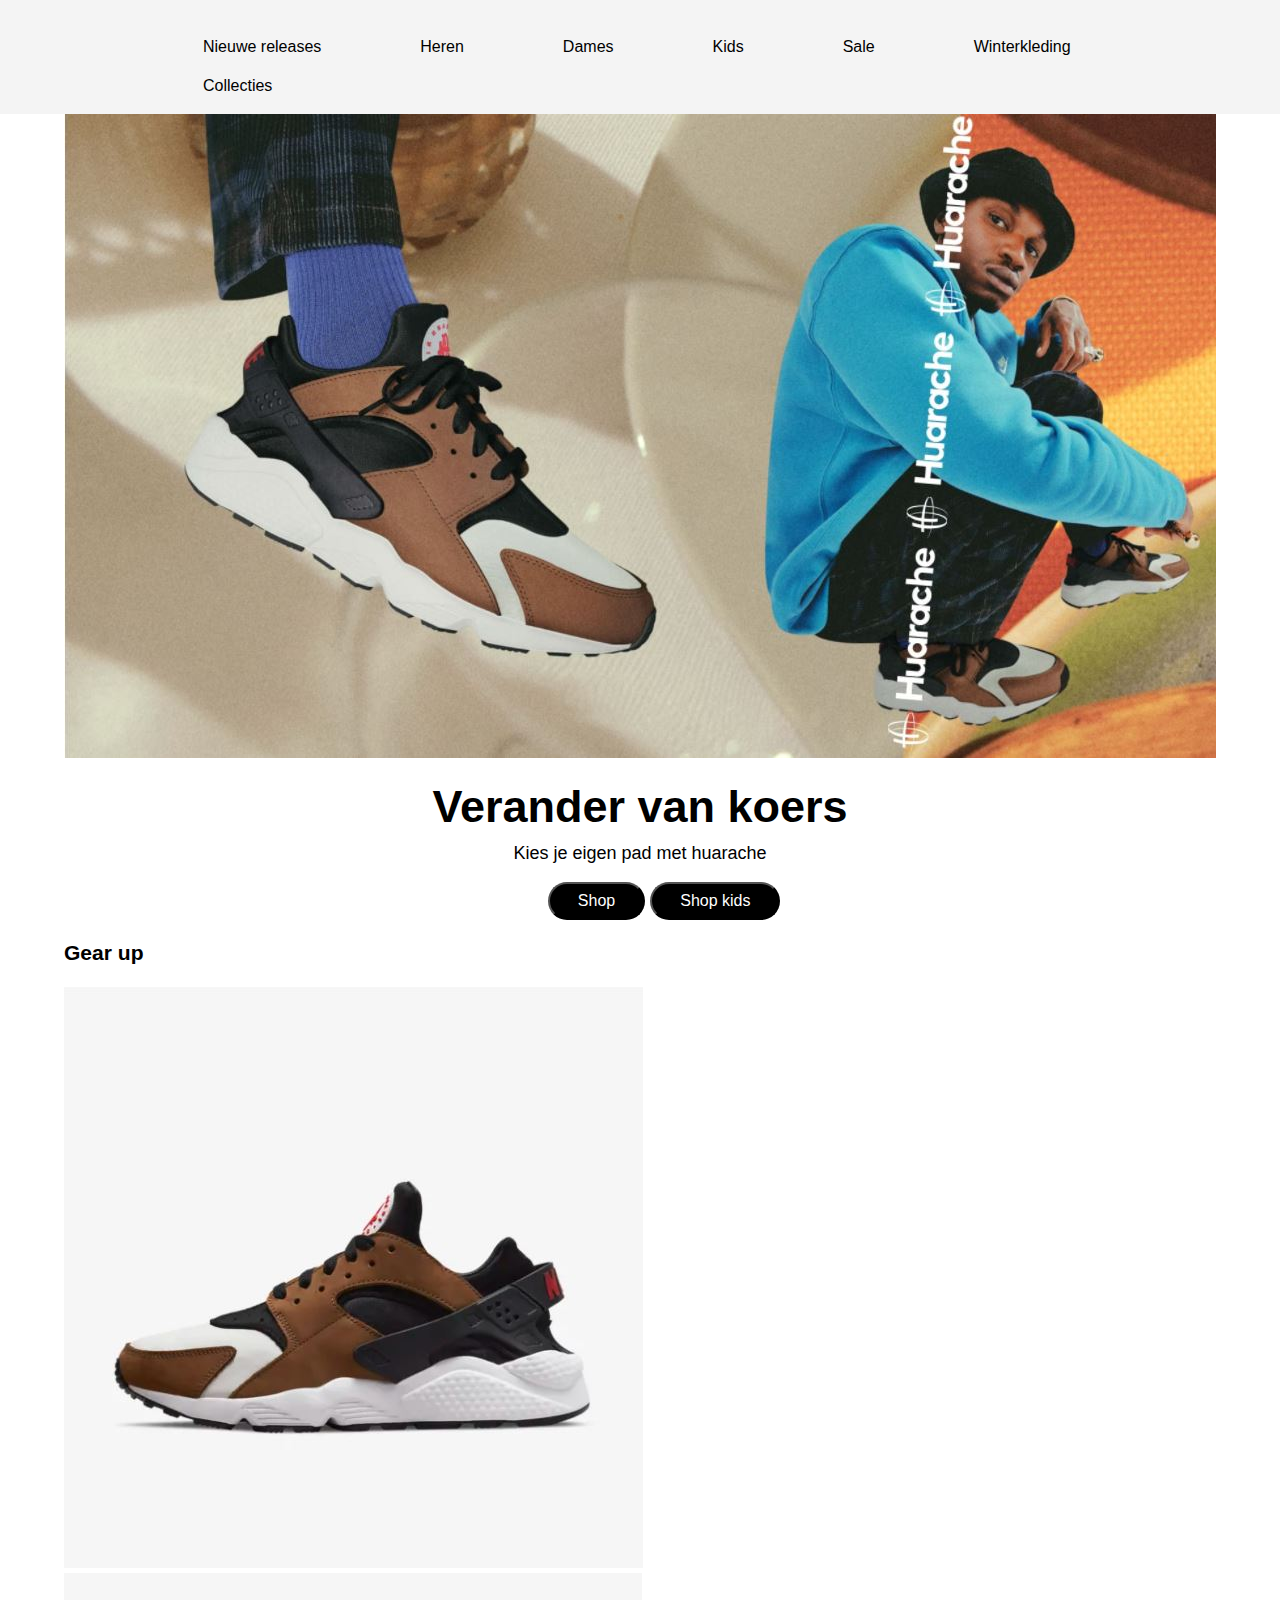
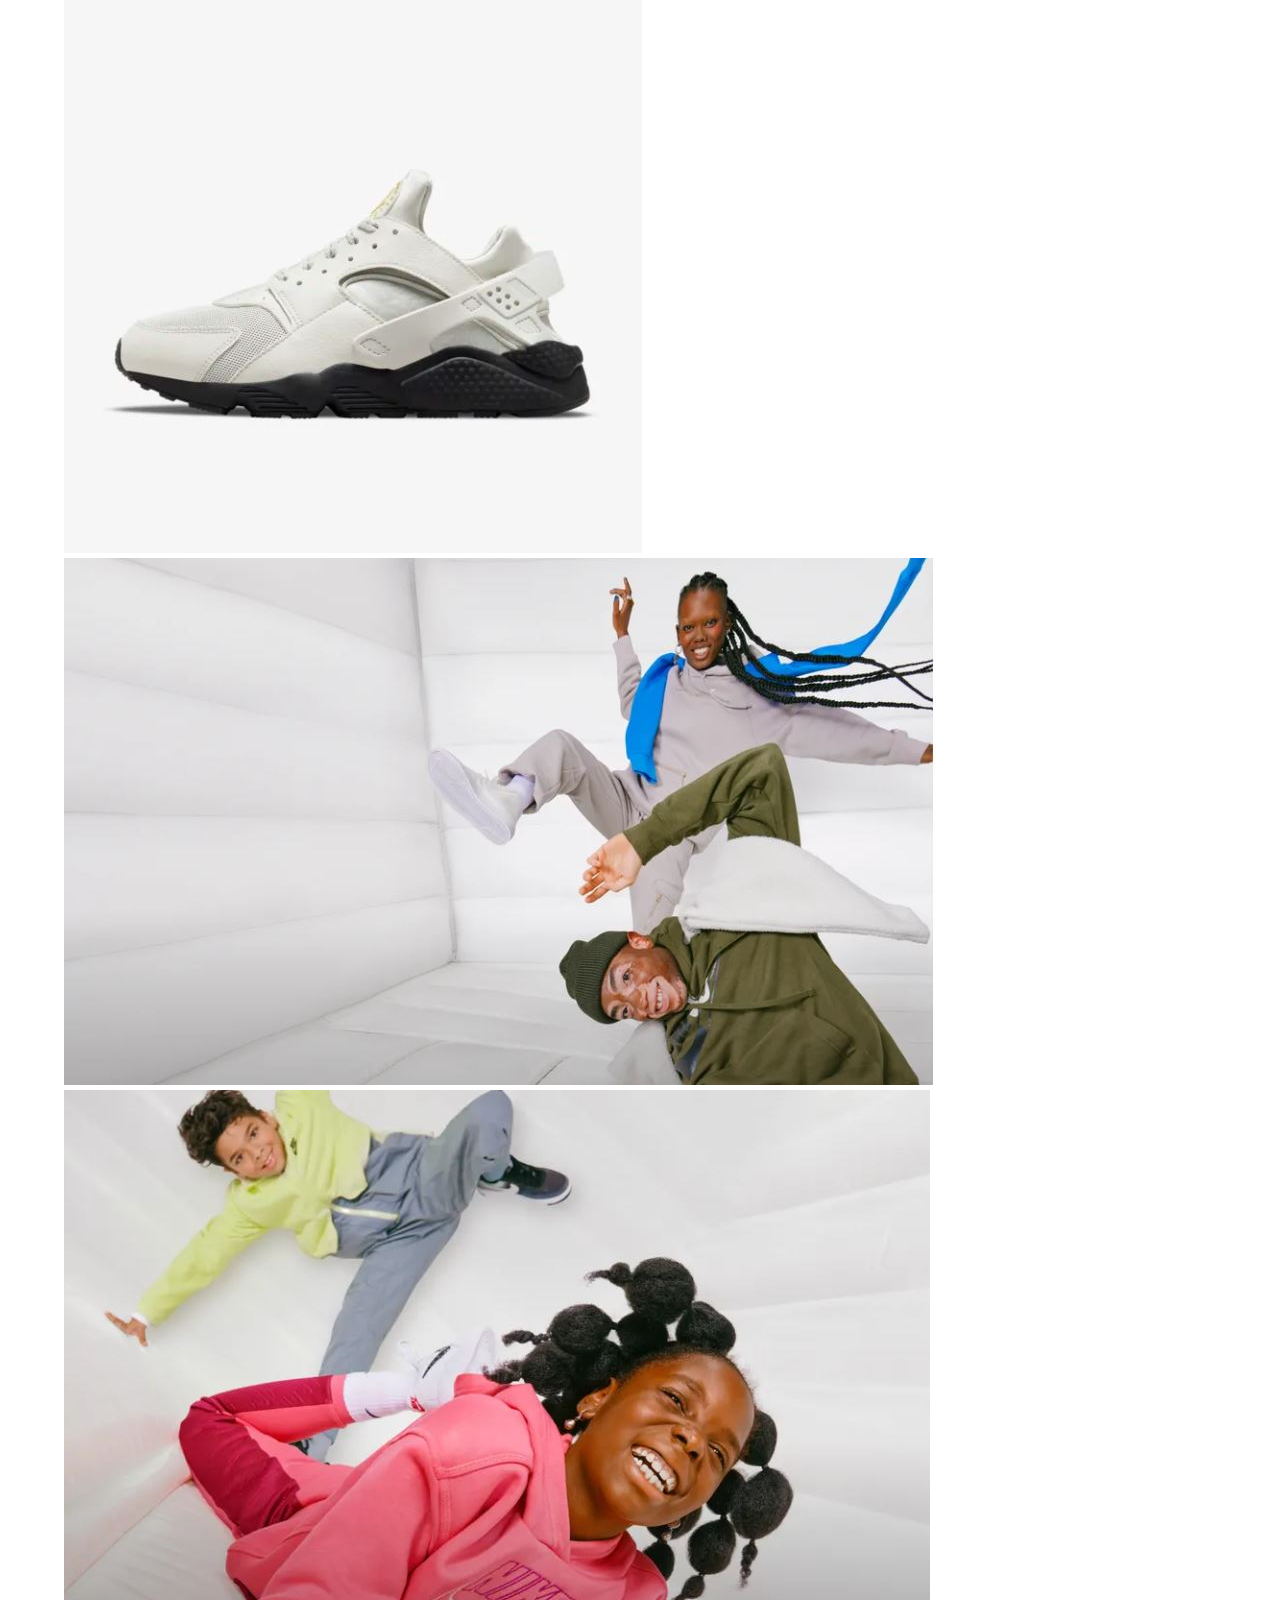
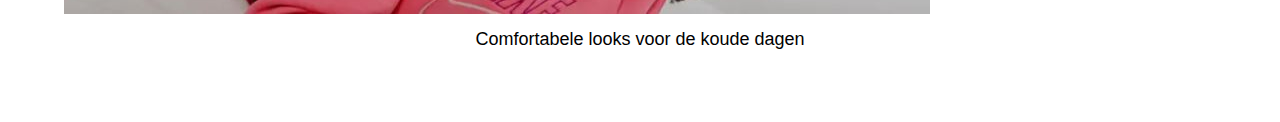
==== FED/index.html @ 576d3ffc "Add files via upload" ====
<!doctype html>
<html lang="nl">
	
<head>
	<meta charset="UTF-8">
	<meta name="author" content="jouw naam">
	<meta name="viewport" content="width=device-width, initial-scale=1">
	
	<title>Hello world</title>
	
	<link href="styles/style.css" rel="stylesheet">
	<link rel="icon" type="image/svg+xml" href="images/favicon.svg">
</head>

<body>
	<header>
		<div class="container">
			<H1 id="titel">
				<img class="logo" src="" alt="">
			</H1>

			<nav>
				<ul>
					<li><a href="">Nieuwe releases</a></li> 
					<li><a href="">Heren</a></li>
					<li><a href="">Dames</a></li> 
					<li><a href="">Kids</a></li>
					<li><a href="">Sale</a></li>    
					<li><a href="">Winterkleding</a></li>
					<li><a href="">Collecties</a></li>                
				</ul>
		</div>
	</header>
		
	<section id="showcase">
			<div class="container">
			  <img src="images/showcase_foto.JPG" alt="foto">
			</div>  
	</section>

	<section>
			<div class="container">
			  <h2>Verander van koers</h2>
			</div>  
	</section>

	<section>
			<div class="container">
			  <p>Kies je eigen pad met huarache</p>
			  	<button id="shop">
					Shop
			  	</button>
				<button id="shop_kids">
					Shop kids
				</button>
			</div>  
	</section>

	<section id="schoenen">
			<div class="container">
			  <h3>Gear up</h3>
			 
				<div class="shoe_1">
					<a href="link naar schoen 1">
						<img src="images/schoen1.JPG" alt="" >
					</a>
				</div>
				<div class="shoe_2">
					<a href="x">
						<img src="images/schoen2.JPG" alt="" >
					</a>
				</div>
			</div> 	
	</section>

	<section id="sets">
		<div class="container">

			<div class="setskids1">
				<a href="x">
					<img src="images/setskids1.JPG" alt="" >
				</a>
			</div>

			<div class="setskids2">
				<a href="x">
					<img src="images/setskids2.JPG" alt="" >
				</a>
				<p>
					Comfortabele looks voor de koude dagen
				</p>
			</div>




		</div>	
	</section>	












	<script src="scripts/script.js"></script>
</body>
	
</html>
---- FED/styles/style.css ----
/* CSS Document */
*, *::after, *::before {
  box-sizing:border-box;  
}

body{
  font-family: "Helvetica Neue",Helvetica,Arial,sans-serif;
  background-color:white;
  font-size: 18px;
  padding: 0;
  margin: 0;
}

.container{
  width:90%;
  margin:auto;
  overflow: hidden;
}

/* HEADER ****************************************************************/
header{
  background:#f4f4f4;
  padding: 0px;
  margin: -3em 0 0 0;
}
/*
header ul{
color: ;
}*/

header li{
  float: left;
  justify-content: center;
  list-style: none;
  margin: 0 0 1em 5.5em;

  padding: none
  ;
}

header a{
  color: black;
  font-size: 16px;
  text-align: center;
  text-decoration: none;
  padding: 0 0 1em 0;
}

/* SHOWCASE ***************************************************************/

#showcase{
  padding: 0 0 1em 0;
}

/* SECTION ***************************************************************/

section h2{
  text-align: center;
  font-size: 45px;
  font-weight: bolder;
  padding: 0;
  margin: 0;
}

section p{
  text-align: center;
  margin-top: 10px;
}

/*section button{
  margin-left: 300px;
  text-align: center;
  font-size: 16px;
  padding: 8px 28px;
  color: white;
  background: black;
  border-radius: 20px;
}*/

#shop{
  margin-left: 42%;
  text-align: center;
  font-size: 16px;
  padding: 8px 28px;
  color: white;
  background: black;
  border-radius: 20px;
}

#shop_kids{

  text-align: center;
  font-size: 16px;
  padding: 8px 28px;
  color: white;
  background: black;
  border-radius: 20px;
}
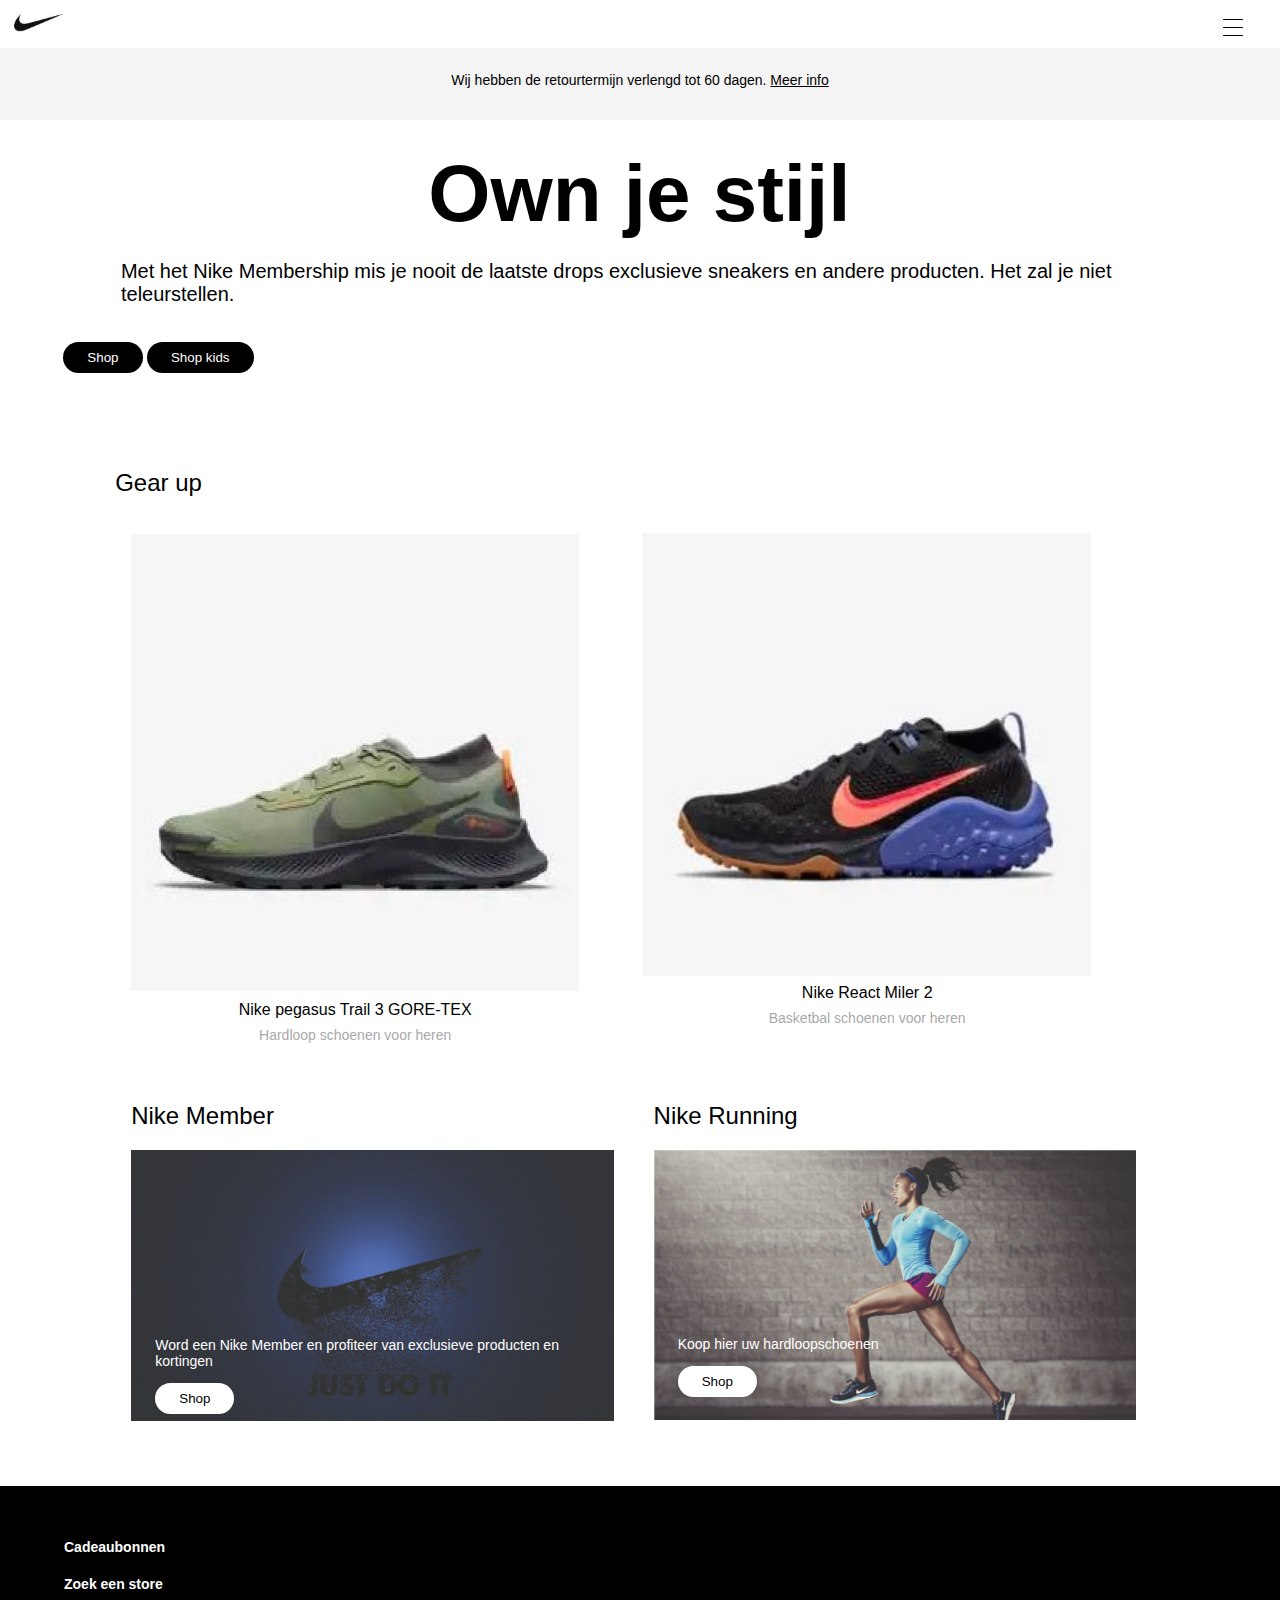
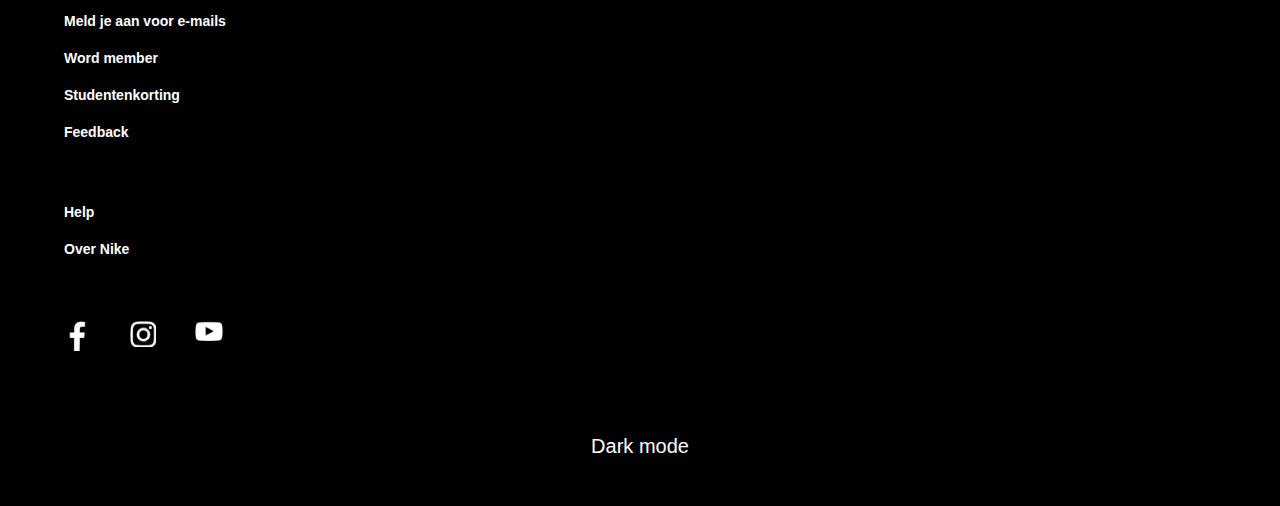
==== commit af9c0463: "Add files via upload" ====
--- a/FED/index.html
+++ b/FED/index.html
@@ -14,99 +14,193 @@
 
 <body>
 	<header>
-		<div class="container">
-			<H1 id="titel">
-				<img class="logo" src="" alt="">
-			</H1>
-
-			<nav>
-				<ul>
-					<li><a href="">Nieuwe releases</a></li> 
-					<li><a href="">Heren</a></li>
-					<li><a href="">Dames</a></li> 
-					<li><a href="">Kids</a></li>
-					<li><a href="">Sale</a></li>    
-					<li><a href="">Winterkleding</a></li>
-					<li><a href="">Collecties</a></li>                
-				</ul>
-		</div>
+		<!-- Header met de navigatie en retour banner  -->
+			<section>
+				<a href="index.html"><img src="images/nike_logo.JPG" alt="x"></a>
+				<nav>
+					<!-- Hamburger menu die is uitgelegd in de les en op teams staat.-->
+					<button aria-hidden="true">
+						<span></span>
+						<span></span>
+						<span></span>
+					</button>
+					<!-- Lijst met linkjes die zouden kunnen verwijzen naar volgende pagina's-->
+					<ul>
+						<a href=""><li>Cadeaus</li></a>
+						<a href=""><li>Nieuwe releases</li></a>
+						<a href=""><li>Heren</li></a>
+						<a href=""><li>Dames</li></a>
+						<a href=""><li>Kids</li></a>
+						<a href=""><li>Collecties</li></a>
+					</ul>
+				</nav>
+			</section>
+
+			<section>
+				<!-- Hier staat de h1 die in de banner staat met een meer info link-->
+				<h1>Wij hebben de retourtermijn verlengd tot 60 dagen. <a href="x">Meer info</a></h2>
+			</section>
 	</header>
-		
-	<section id="showcase">
-			<div class="container">
-			  <img src="images/showcase_foto.JPG" alt="foto">
-			</div>  
-	</section>
-
-	<section>
-			<div class="container">
-			  <h2>Verander van koers</h2>
-			</div>  
-	</section>
-
-	<section>
-			<div class="container">
-			  <p>Kies je eigen pad met huarache</p>
-			  	<button id="shop">
+	
+	<main class="main1">
+		<!-- De Main  -->
+		<section>
+		<!-- Eerste section waar een img tekst en een button in voor komt. -->
+			<img src="images/nike_banner1.jpg" alt="">
+				<h2>
+					Own je stijl
+				</h2>
+				<p>
+					Met het Nike Membership mis je nooit de laatste drops exclusieve sneakers en andere producten. Het zal je niet teleurstellen.  
+				</p>
+				<!-- Verschillende buttons waar onderscheid gemaakt wordt tussen kinderen en volwassen-->
+				<button>
 					Shop
-			  	</button>
-				<button id="shop_kids">
+				</button>
+				<button>
 					Shop kids
 				</button>
-			</div>  
-	</section>
-
-	<section id="schoenen">
-			<div class="container">
-			  <h3>Gear up</h3>
-			 
-				<div class="shoe_1">
-					<a href="link naar schoen 1">
-						<img src="images/schoen1.JPG" alt="" >
+		</section>
+
+		<section>
+			<!-- 2e section waar ook de carousel in zit met alle schoenen-->
+			<h2>
+				Gear up
+			</h2>
+			<ul>
+				<li>
+					<a href="detailpagina.html">
+						<img src="images/nikeshoe1.JPG" alt="schoen1">
+						<p>
+							Nike pegasus Trail 3 GORE-TEX
+						</p>
+	
+						<p>
+							Hardloop schoenen voor heren
+						</p>
 					</a>
-				</div>
-				<div class="shoe_2">
-					<a href="x">
-						<img src="images/schoen2.JPG" alt="" >
-					</a>
-				</div>
-			</div> 	
-	</section>
-
-	<section id="sets">
-		<div class="container">
-
-			<div class="setskids1">
-				<a href="x">
-					<img src="images/setskids1.JPG" alt="" >
-				</a>
-			</div>
-
-			<div class="setskids2">
-				<a href="x">
-					<img src="images/setskids2.JPG" alt="" >
-				</a>
-				<p>
-					Comfortabele looks voor de koude dagen
-				</p>
-			</div>
-
-
-
-
-		</div>	
-	</section>	
-
-
-
-
-
-
-
-
-
-
-
+
+				</li>
+				<li>
+					<img src="images/nikeshoe2.JPG" alt="schoen2">
+					<p>
+						Nike React Miler 2
+					</p>
+					<p>
+						Basketbal schoenen voor heren
+					</p>
+				</li>
+				<li>
+					<img src="images/nikeshoe3.JPG" alt="schoen3">
+					<p>
+						Nike React Miler 1
+					</p>
+					<p>
+						Basketbal schoenen voor heren
+					</p>
+				</li>
+				<li>
+					<img src="images/nikeshoe4.JPG" alt="schoen4">
+					<p>
+						Nike Air Max One blue
+					</p>
+					<p>
+						Allerdaagse schoenen voor jong en oud
+					</p>
+				</li>
+			</ul>
+		</section>
+	
+		<section>
+			<!--  sectie of type(3)-->
+			<ul>
+				<li>
+					<h2>
+						Nike Member
+					</h2>
+					<img src="images/nike_member1.jpg" alt="">
+					<p>
+						Word een Nike Member en profiteer van exclusieve producten en kortingen
+					</p>
+					<button>
+						Shop
+					</button>
+				</li>
+				<li>
+					<h2>
+						Nike Running
+					</h2>
+					<img src="images/nike_model1.jpg" alt="">
+					<p>
+						Koop hier uw hardloopschoenen
+					</p>
+					<button>
+						Shop
+					</button>
+				</li>
+			</ul>
+		</section>
+
+	</main>
+	<footer>
+		<!-- Footer waar een p in staat. Deze moeten nog een link worden en verder uitgewerkt worden.  -->	
+		<section>
+			<p>
+				Cadeaubonnen	
+			</p>
+			<p>
+				Zoek een store
+			</p>
+			<p>
+				Meld je aan voor e-mails
+			</p>
+			<p>
+				Word member
+			</p>
+			
+			<p>
+				Studentenkorting
+			</p>
+			<p>
+				Feedback
+			</p>
+		</section>
+
+		<section>
+			<p>
+				Help
+			</p>
+			<p>
+				Over Nike 
+			</p>
+		</section>
+
+		<section>
+			<ul>
+				<li>
+					<img src="images/facebook.jpg" alt="">
+				</li>
+
+				<li>
+					<img src="images/instagram.jpg" alt="">
+				</li>
+				
+				<li>
+					<img src="images/youtube.jpg" alt="">
+				</li>
+
+				<li>
+					<img src="" alt="">
+				</li>
+			</ul>
+		</section>
+
+		<section>
+		<!-- Darkmode input checkbox gemaakt die gebruikt wordt om de darkmodus aan te zetten binnen de site  -->
+			<input type="checkbox" id="darkmode" name="darkmode" value="darkmode" class="visually-hidden">
+			<label for="darkmode">Dark mode</label>
+		</section>
+	</footer>
 
 	<script src="scripts/script.js"></script>
 </body>
--- a/FED/styles/style.css
+++ b/FED/styles/style.css
@@ -1,100 +1,624 @@
 /* CSS Document */
 *, *::after, *::before {
-  box-sizing:border-box;  
+  box-sizing:border-box; 
+  margin: none;
+  padding: none;
+  font-family: Arial, Helvetica, sans-serif;
 }
 
 body{
-  font-family: "Helvetica Neue",Helvetica,Arial,sans-serif;
-  background-color:white;
-  font-size: 18px;
+  margin: 0px;
+  width: 100%;
+  background-color: var(--background-color);
+  padding: none;
+  font-family: Arial, Helvetica, sans-serif;
+  font-size: 16px;
+  font-weight: normal;
+  }
+
+:root{
+  --background-color:white;
+  --p-color: black;
+  --h1-color: black;
+  --h2-color:black;
+  --header-color: white;
+  --banner-color: #f4f4f4;
+  --button-colorwhite: white;
+  --button-colorblack: black;
+  --buttonp-colorwhite: white;
+  --button-colorblack: black;
+  --blijftwit-:white;
+  --blijftzwart-:black;
+  --pgrey-color:darkgrey;
+
+  --font-24px: 24px;
+  --font-14px: 14px;
+  --font-40px: 40px;
+  }
+
+/*DARKMODE*****************************************/ 
+:root.darkmode {
+  --background-color:white;
+  --p-color: black;
+  --h1-color: black;
+  --h2-color:black;
+  --header-color: white;
+  --banner-color: #f4f4f4;
+  --button-colorwhite: white;
+  --button-colorblack: black;
+  --buttonp-colorwhite: white;
+  --button-colorblack: black;
+  --blijftwit-:white;
+  --blijftzwart-:black;
+  --pgrey-color:darkgrey;
+
+  --font-24px: 24px;
+  --font-14px: 14px;
+  --font-40px: 40px;
+}
+
+@media (prefers-color-scheme:dark) {
+  :root {
+   --background-color:#3b3b3b;
+   --p-color: white;
+   --h1-color: black;
+   --h2-color:white;
+   --header-color: white;
+   --banner-color: #141212;
+   --button-colorwhite: black;
+   --button-colorblack: white;
+   --buttonp-colorwhite: black;
+   --button-colorblack: white;
+   --blijftwit-:white;
+   --blijftzwart-:black;
+   --pgrey-color:white;
+ 
+   --font-24px: 24px;
+   --font-14px: 14px;
+   --font-40px: 40px;
+  } 
+ }
+
+
+/*Zorgt ervoor dat de input weggaat. bron: https://www.allyproject.com/posts/how-to-hide-content/ */
+.visually-hidden {
+  clip: rect(0 0 0 0);
+  clip-path: inset(50%);
+  height:1px;
+  overflow:hidden;
+  position: absolute;
+  white-space: nowrap;
+  width: 1px;
+}
+
+/*HEADER******************************************/
+
+
+
+header{
+  padding: none;
+  margin: none;
+  background-color:var(--banner-color);
+}
+
+header section:first-of-type{
+  width: 100%;
+  height: 3em;
+  display: flex;
+  justify-content: space-between;
+  padding: 10px;
+  background-color:var(--header-color);
+}
+
+header section:first-of-type img{ 
+padding: none;
+margin: none;
+height: 28px;
+width: 100%;
+}
+
+header section:first-of-type nav{
+  grid-column-start:1;
+  grid-row-start:1;
+  margin-right: 1.5em;
+}
+
+header section:first-of-type button{
+  display: block;
+  padding: 0 0 0 0;
+  margin:  0;
+  width:2em;
+  height:2.5em;
+  background-color:var(--blijftwit-);
+  border:none;
+  border-radius:.45em;
+  position:relative;
+  z-index:100;
+}
+
+header section:first-of-type button:hover{
+  background-color: var(--header-background);
+  border-radius: 1em;
+}
+
+header section:first-of-type nav button span{
+  display: block;
+  position: absolute;
+  padding: 0 0 0 0;
+  margin-left: 3.5px;
+  border-radius: 5px;
+  width:75%;
+  height: 1.5px;
+  background-color:var(--blijftzwart-);
+  transition: .3s;
+
+}
+
+header section:first-of-type nav button span:nth-of-type(1){
+  transform: translateY(-8px);
+  
+}
+
+header section:first-of-type nav button span:nth-of-type(3){
+  transform: translateY(8px);
+}
+
+header section:first-of-type nav.toonMenu button span:nth-of-type(1){
+  transform: rotate(45deg);
+}
+
+header section:first-of-type nav.toonMenu button span:nth-of-type(2){
+  opacity: 0;
+}
+
+header section:first-of-type nav.toonMenu button span:nth-of-type(3){
+  transform: rotate(-45deg);
+}
+
+header section:first-of-type ul{
+  margin:0; 
+  padding:4em 0 0;
+  background-color: var(--background-color);
+  list-style:none;
+  position:fixed;
+  left:0;
+  right:0;
+  top:0;
+  bottom:0;
+  transform:translatex(100%); 
+  transition:.3s;
+}
+
+header section:first-of-type nav.toonMenu ul{
+  transform:translatex(15%);
+  
+}
+
+header section:first-of-type li{
+  color: var(--p-color);
+  margin:0;
+  margin-left: 5%; 
+  padding:.5em;
+  font-size: var(--font-24px);
+  font-weight: 500;
+}
+
+header section:first-of-type nav a{
+  text-decoration: none;
+  color: var(--h1-color);
+  display:flex;
+  align-items:center;
+}
+
+header section:last-of-type h1{
+color: var(--h2-color);
+margin: 4px 0 0 .0;
+padding-top: 20px;
+padding-bottom: 32px;
+font-size: var(--font-14px);
+font-weight: lighter;
+text-align: center;
+}
+
+header section:last-of-type h1 a{
+color: var(--h2-color);
+}
+
+/*MAIN**************************************/
+.main1{
+  width: 90%;
+  padding: none;
+  margin: none;
+}
+
+.main1 img{
+  width: 100%;
+}
+
+.main1 section:first-of-type{
+margin-left: 5.5%;
+width: 100%;
+}
+
+.main1 section:first-of-type h2{
+color: var(--h2-color);  
+margin: 0;
+margin-top: 10px;
+margin-bottom: 20px;
+padding: 0;
+font-size: var(--font-40px);
+font-weight:800;
+text-align: center; 
+}
+
+@media (min-width:420px) {
+  .main1 section:first-of-type h2{
+    font-size: 50px;
+  }
+}
+@media (min-width:520px) {
+  .main1 section:first-of-type h2{
+    font-size: 60px;
+  }
+}
+@media (min-width:620px) {
+  .main1 section:first-of-type h2{
+    font-size: 70px;
+  }
+}
+@media (min-width:720px) {
+  .main1 section:first-of-type h2{
+    font-size: 80px;
+  }
+}
+
+.main1 section:first-of-type p{
+  color: var(--p-color);
+  padding: 0 5% 0 5%;
+  margin: none;
+  text-align: left;
+  font-size: var(--font-14px);
+}
+
+@media (min-width:620px) {
+  .main1 section:first-of-type p{
+    font-size: 20px;
+  }
+}
+
+.main1 section:first-of-type button{
+  padding-top: 8px;
+  padding-bottom: 8px;
+  padding-left: 24px;
+  padding-right: 24px;
+  margin-top: 16px;
+  border: none;
+  border-radius: 20px;
+  text-align: center;
+  background-color: var(--button-colorblack);
+  color: var(--buttonp-colorwhite);
+  cursor: pointer;
+}
+
+/*MAIN 2 of type ************************************/
+.main1 section:nth-of-type(2){
+  padding: none;
+  margin: 0 0 0 10%;
+
+}
+
+.main1 section:nth-of-type(2) ul{
+  list-style: none;
   padding: 0;
   margin: 0;
-}
-
-.container{
-  width:90%;
-  margin:auto;
-  overflow: hidden;
-}
-
-/* HEADER ****************************************************************/
-header{
-  background:#f4f4f4;
-  padding: 0px;
-  margin: -3em 0 0 0;
-}
-/*
-header ul{
-color: ;
-}*/
-
-header li{
-  float: left;
-  justify-content: center;
+  gap:2em;
+  display: flex;
+
+  overflow: auto;
+ 
+  scroll-snap-type: x mandatory;
+}
+
+.main1 section:nth-of-type(2) li{
+  padding: 1em;
+
+  flex-shrink: 0;
+  width: 100%;
+  max-width: 30em;
+
+  flex-direction: column;
+  scroll-snap-align:center;
+}
+
+.main1 section:nth-of-type(2) a{
+  text-decoration: none;
+}
+
+.main1 section:nth-of-type(2) img{
+  width: 100%;
+  display: block;
+
+}
+
+
+.main1 section:nth-of-type(2) h2{
+  color: var(--h2-color);
+  padding: none;
+  margin: none;
+  margin-top: 4em;
+  font-size: var(--font-24px);
+  font-weight: lighter;
+}
+
+.main1 section:nth-of-type(2) p{
+  text-align: center;
+  color:var(--p-color);
+  padding:0;
+  margin: .5em;
+}
+
+.main1 section:nth-of-type(2) p:nth-last-of-type(odd){
+  font-size: 14px;
+  color: var(--pgrey-color);
+  text-align: center;
+}
+
+
+/*MAIN section 3******************************************/
+
+.main1 section:nth-of-type(3){
+  margin-left: 10%;
+}
+
+.main1 section:nth-of-type(3) ul{
+  margin:0;
+	padding:0;
+	list-style:none;
+	
+	display:grid;
+	gap: 0.5em;
+}
+
+.main1 section:nth-of-type(3) li{
+  padding:1em;
+}
+
+.main1 section:nth-of-type(3) img{
+  width: 100%;
+  display: block;
+}
+
+@media (min-width:50em) {
+  .main1 section:nth-of-type(3) ul{
+    grid-template-columns: 1fr 1fr;
+  }
+}
+
+.main1 section:nth-of-type(3) h2{
+  color: var(--h2-color);
+  padding: none;
+  font-size: var(--font-24px);
+  font-weight: lighter;
+}
+
+.main1 section:nth-of-type(3) p{
+  color: var(--header-color);
+  padding: none;
+  margin: none;
+  margin-left: 5%;
+  margin-top: -6em;
+  font-size: var(--font-14px);
+}
+
+.main1 section:nth-of-type(3) button{
+  padding-top: 8px;
+  padding-bottom: 8px;
+  padding-left: 24px;
+  padding-right: 24px;
+  border-radius: 20px;
+  margin-left: 5%;
+  margin-bottom: 5%;
+  border: none;
+  text-align: center;
+  background:var(--button-colorwhite);
+  color:var(--p-color);
+  cursor: pointer;
+}
+
+/*MAIN section 4*********************************/
+.main1 section:nth-of-type(4){
+  padding: none;
+  margin: 0 0 0 5%;
+}
+
+.main1 section:nth-of-type(4) img{
+  display: block;
+  padding: none;
+  margin: 0 0 1em 0;
+  object-fit: cover;
+  width: 100%;
+  height: 300px;
+}
+
+.main1 section:nth-of-type(4) p{
+  padding: none;
+  margin: none;
+  margin-left: 10%;
+  margin-top: -8em;
+  font-size: var(--font-14px);
+  color: var(--header-color);
+}
+
+.main1 section:nth-of-type(4) button{
+  padding-top: 8px;
+  padding-bottom: 8px;
+  padding-left: 24px;
+  padding-right: 24px;
+  margin-bottom: 2em;
+  margin-left: 10%;
+  border-radius: 20px;
+  border:none;
+  text-align: center;
+  background:var(--button-colorwhite);
+  color:var(--p-color);
+  cursor: pointer;
+}
+
+/*****FOOTER 1*************/
+
+footer{
+  padding: 0 0 3em 0;
+  margin: none;
+  width: 100%; 
+  color:white;
+  background-color:var(--blijftzwart-) ;
+}
+
+footer section:first-of-type{
+  margin-top: 2em;;
+  padding-top: 2em;
+}
+
+footer section:first-of-type p{
+  color: var(--header-background2);
+  text-align: left;
+  font-weight: 700;
+  font-size: var(--font-14px);
+
+  margin-left: 5%;
+  margin-top: 1.5em;
+}
+
+footer section:nth-of-type(2){
+  margin-top: 4em;
+}
+
+footer section:nth-of-type(2) p{
+  color: var(--header-background2);
+  text-align: left;
+  font-weight: 700;
+  font-size: var(--font-14px);
+
+  margin-left: 5%;
+  margin-top: 1.5em;
+}
+
+footer section:nth-of-type(3) ul{
+  padding:0;
+  margin-top: 4em;
+  margin-left: 5%;
   list-style: none;
-  margin: 0 0 1em 5.5em;
-
-  padding: none
-  ;
-}
-
-header a{
-  color: black;
+  display: flex;
+  justify-content:left;
+}
+
+footer section:nth-of-type(3) li{
+padding:0;
+margin:0;
+}
+
+footer section:nth-of-type(3) img{
+  width: 40%;
+}
+
+footer label{
+font-size: 20px;
+display: flex;
+justify-content: center;
+margin-top:4em; 
+}
+
+/*CSS PAGINA 2*********************************************************************************/
+
+
+.main2{
+  width: 90%;
+  padding: none;
+  margin: none;
+}
+
+.main2 section:first-of-type{
+  margin-left: 5.5%;
+  width: 100%;
+  }
+
+
+.main2 section:first-of-type h2{
+  color: var(--h2-color);  
+  margin: 0;
+  margin-top: 30px;
+  padding: 0 0 0 0;
+  font-size: var(--font-24px);
+  font-weight: 400;
+  text-align: left; 
+}
+
+.main2 section:first-of-type p{
+  text-align: left;
+  color:var(--p-color);
+  padding:0;
+  margin: 0.5em 0 0.5em 0;
+}
+
+.main2 section:first-of-type p:nth-of-type(2){
+  font-size: 14px;
+  color: var(--p-color);
+  text-align: left;
+  margin: 1em 0 0.5em 0; 
+}
+
+.main2 section:first-of-type p:nth-of-type(3){
+  margin-top: 4em;
+  margin-left: 5%;
   font-size: 16px;
-  text-align: center;
-  text-decoration: none;
-  padding: 0 0 1em 0;
-}
-
-/* SHOWCASE ***************************************************************/
-
-#showcase{
-  padding: 0 0 1em 0;
-}
-
-/* SECTION ***************************************************************/
-
-section h2{
-  text-align: center;
-  font-size: 45px;
-  font-weight: bolder;
+}
+
+.main2 section:first-of-type ul{
+  list-style: none;
   padding: 0;
   margin: 0;
-}
-
-section p{
+  gap:2em;
+  display: flex;
+
+  overflow: auto;
+ 
+  scroll-snap-type: x mandatory;
+}
+
+.main2 section:first-of-type li{
+  padding: 1em;
+
+  flex-shrink: 0;
+  width: 100%;
+  max-width: 30em;
+
+  flex-direction: column;
+  scroll-snap-align:center;
+}
+
+.main2 section:first-of-type img{
+  width: 100%;
+  display: block;
+}
+
+
+/***************detail pagina section 2***********************************************/
+
+.main2 section:nth-of-type(2){
+  margin-left: 5.5%;
+  width: 100%;
+  }
+
+.main2 section:nth-of-type(2) button{
+  padding-top: 8px;
+  padding-bottom: 8px;
+  padding-left: 24px;
+  padding-right: 24px;
+  margin-top: 16px;
+  border: none;
+  border-radius: 20px;
   text-align: center;
-  margin-top: 10px;
-}
-
-/*section button{
-  margin-left: 300px;
-  text-align: center;
-  font-size: 16px;
-  padding: 8px 28px;
-  color: white;
-  background: black;
-  border-radius: 20px;
-}*/
-
-#shop{
-  margin-left: 42%;
-  text-align: center;
-  font-size: 16px;
-  padding: 8px 28px;
-  color: white;
-  background: black;
-  border-radius: 20px;
-}
-
-#shop_kids{
-
-  text-align: center;
-  font-size: 16px;
-  padding: 8px 28px;
-  color: white;
-  background: black;
-  border-radius: 20px;
-}
-
-
+  background-color: var(--button-colorblack);
+  color: var(--buttonp-colorwhite);
+  cursor: pointer;
+}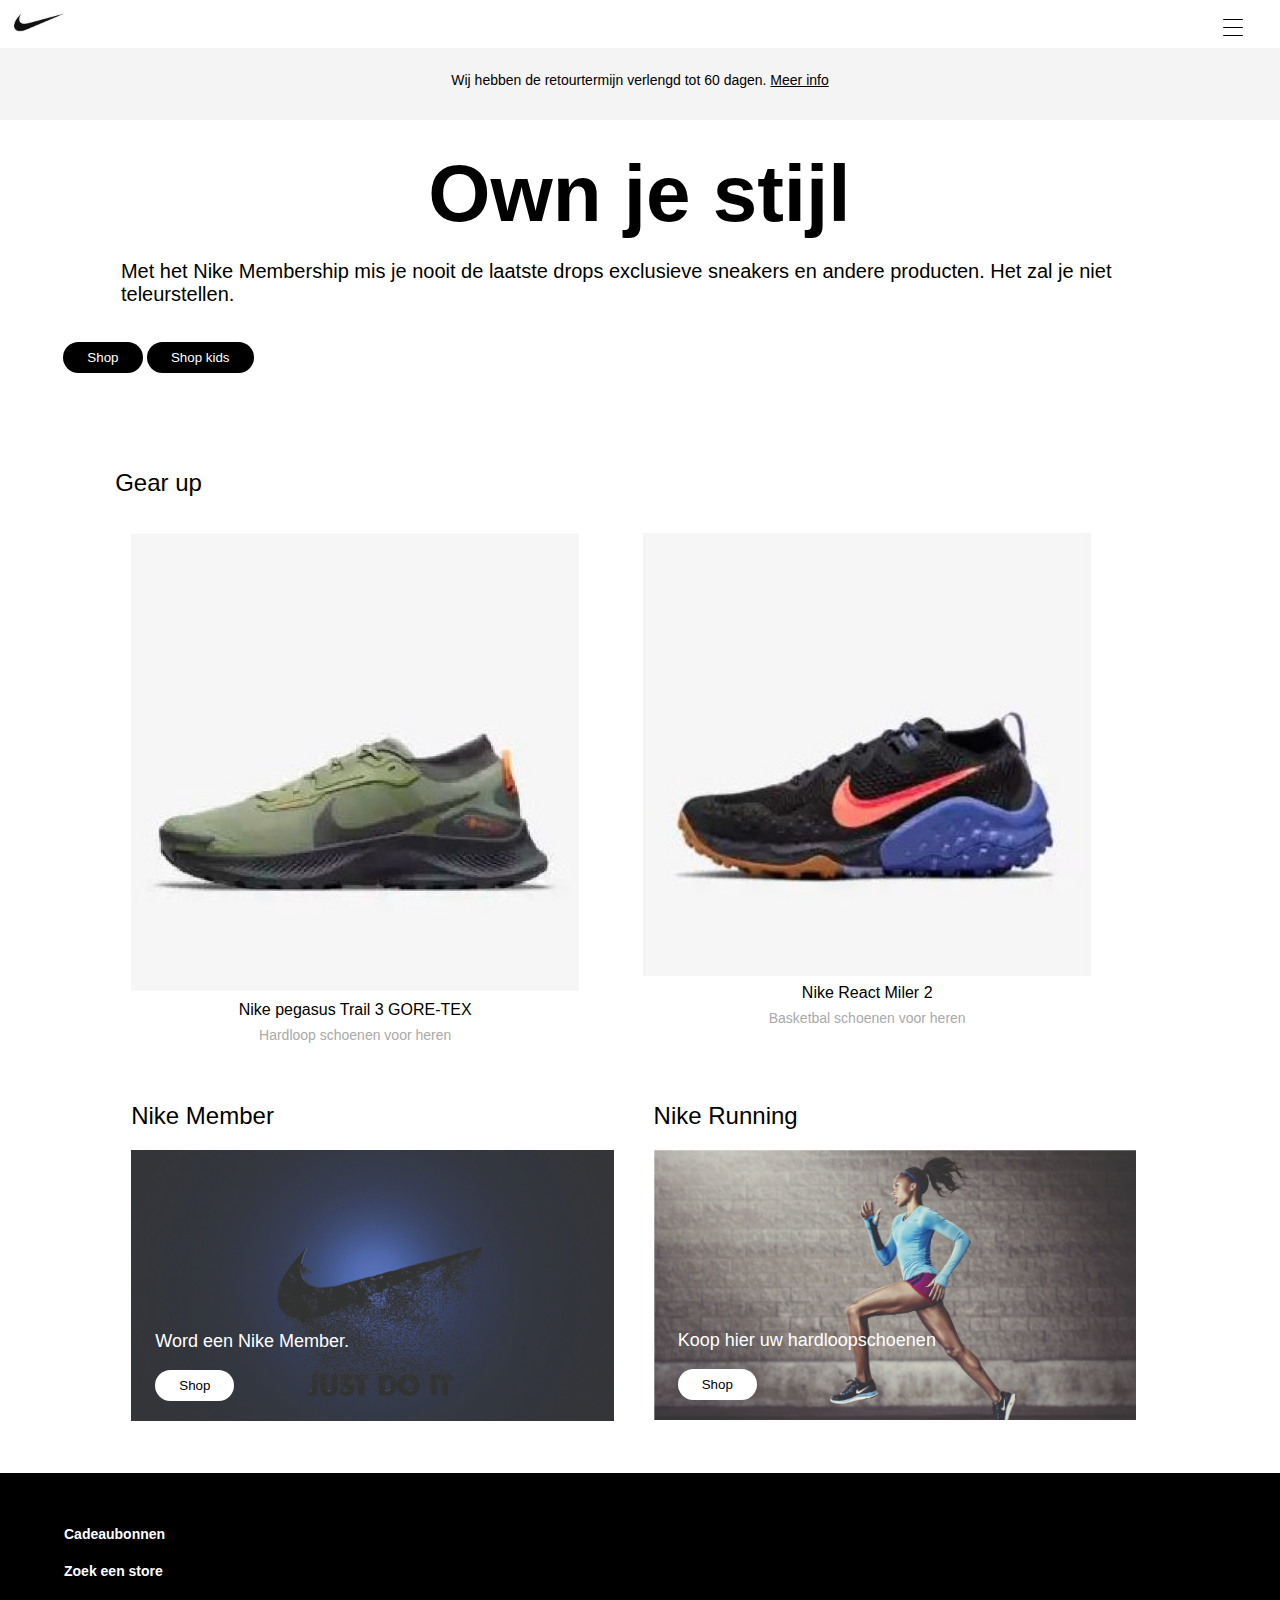
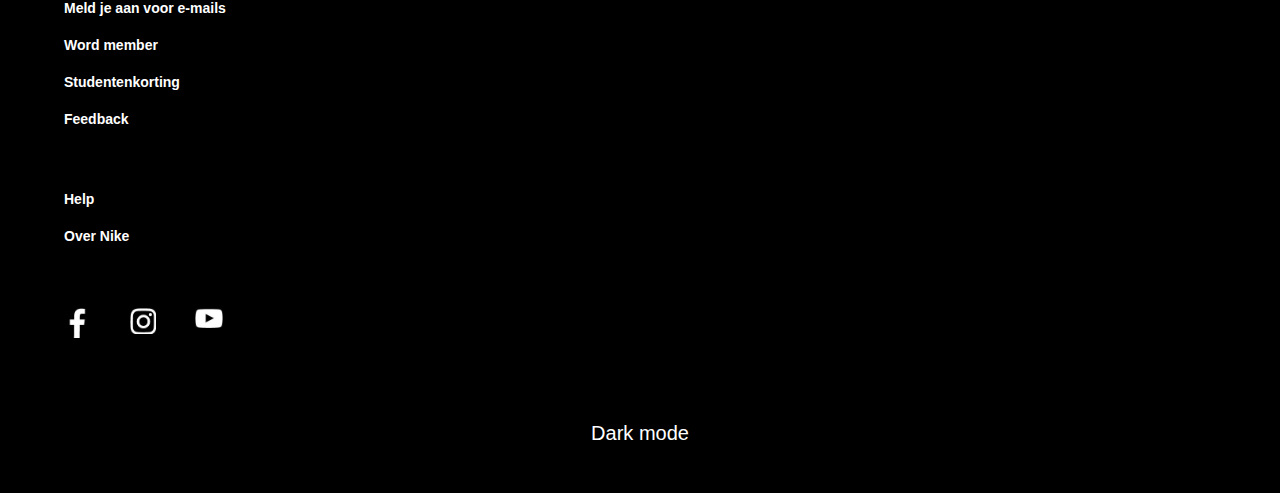
==== commit 26ba74db: "Add files via upload" ====
--- a/FED/index.html
+++ b/FED/index.html
@@ -14,17 +14,23 @@
 
 <body>
 	<header>
-		<!-- Header met de navigatie en retour banner  -->
+
+		<!-- Header met de navigatie en retour banner--------------------------------------------------------------------------------------------->
+
 			<section>
 				<a href="index.html"><img src="images/nike_logo.JPG" alt="x"></a>
 				<nav>
-					<!-- Hamburger menu die is uitgelegd in de les en op teams staat.-->
+
+					<!-- Hamburger menu die is uitgelegd in de les en op teams staat.------------------------------------------------------------>
+
 					<button aria-hidden="true">
 						<span></span>
 						<span></span>
 						<span></span>
 					</button>
-					<!-- Lijst met linkjes die zouden kunnen verwijzen naar volgende pagina's-->
+
+					<!-- Lijst met linkjes die zouden kunnen verwijzen naar volgende pagina's---------------------------------------------------->
+
 					<ul>
 						<a href=""><li>Cadeaus</li></a>
 						<a href=""><li>Nieuwe releases</li></a>
@@ -37,15 +43,21 @@
 			</section>
 
 			<section>
-				<!-- Hier staat de h1 die in de banner staat met een meer info link-->
+
+				<!-- Hier staat de h1 die in de banner staat met een meer info link-------------------------------------------------------------->
+
 				<h1>Wij hebben de retourtermijn verlengd tot 60 dagen. <a href="x">Meer info</a></h2>
 			</section>
 	</header>
 	
 	<main class="main1">
-		<!-- De Main  -->
-		<section>
-		<!-- Eerste section waar een img tekst en een button in voor komt. -->
+
+		<!--De Main------------------------------------------------------------------------------------------------------------------------------>
+
+		<section>
+
+		<!-- Eerste section waar een img tekst en een button in voor komt.----------------------------------------------------------------------->
+
 			<img src="images/nike_banner1.jpg" alt="">
 				<h2>
 					Own je stijl
@@ -53,7 +65,9 @@
 				<p>
 					Met het Nike Membership mis je nooit de laatste drops exclusieve sneakers en andere producten. Het zal je niet teleurstellen.  
 				</p>
-				<!-- Verschillende buttons waar onderscheid gemaakt wordt tussen kinderen en volwassen-->
+
+				<!-- Verschillende buttons waar onderscheid gemaakt wordt tussen kinderen en volwassen------------------------------------------->
+
 				<button>
 					Shop
 				</button>
@@ -63,7 +77,9 @@
 		</section>
 
 		<section>
-			<!-- 2e section waar ook de carousel in zit met alle schoenen-->
+
+			<!---2e section waar ook de carousel in zit met alle schoenen----------------------------------------------------------------------->
+
 			<h2>
 				Gear up
 			</h2>
@@ -112,7 +128,9 @@
 		</section>
 	
 		<section>
-			<!--  sectie of type(3)-->
+
+			<!--sectie of type(3)--------------------------------------------------------------------------------------------------------------->
+
 			<ul>
 				<li>
 					<h2>
@@ -120,7 +138,7 @@
 					</h2>
 					<img src="images/nike_member1.jpg" alt="">
 					<p>
-						Word een Nike Member en profiteer van exclusieve producten en kortingen
+						Word een Nike Member.
 					</p>
 					<button>
 						Shop
@@ -142,8 +160,11 @@
 		</section>
 
 	</main>
+	
 	<footer>
-		<!-- Footer waar een p in staat. Deze moeten nog een link worden en verder uitgewerkt worden.  -->	
+
+		<!-- Footer----------------------------------------------------------------------------------------------------------------------------->
+
 		<section>
 			<p>
 				Cadeaubonnen	
@@ -175,6 +196,8 @@
 			</p>
 		</section>
 
+		<!--SECTIE VAN SOCIAL MEDIA ICONS ------------------------------------------------------------------------------------------------------->
+
 		<section>
 			<ul>
 				<li>
@@ -196,12 +219,13 @@
 		</section>
 
 		<section>
-		<!-- Darkmode input checkbox gemaakt die gebruikt wordt om de darkmodus aan te zetten binnen de site  -->
+
+		<!-- Darkmode input checkbox gemaakt die gebruikt wordt om de darkmodus aan te zetten binnen de site------------------------------------->
+
 			<input type="checkbox" id="darkmode" name="darkmode" value="darkmode" class="visually-hidden">
 			<label for="darkmode">Dark mode</label>
 		</section>
 	</footer>
-
 	<script src="scripts/script.js"></script>
 </body>
 	
--- a/FED/styles/style.css
+++ b/FED/styles/style.css
@@ -1,4 +1,4 @@
-/* CSS Document */
+/* CSS Document ********************************************************************************************************************************/
 *, *::after, *::before {
   box-sizing:border-box; 
   margin: none;
@@ -15,6 +15,8 @@
   font-size: 16px;
   font-weight: normal;
   }
+
+/*ROOT VOOR ALLE TERUGKOMENDE CSS BINNEN HET BESTAND********************************************************************************************/
 
 :root{
   --background-color:white;
@@ -36,7 +38,8 @@
   --font-40px: 40px;
   }
 
-/*DARKMODE*****************************************/ 
+/*DARKMODE**************************************************************************************************************************************/ 
+
 :root.darkmode {
   --background-color:white;
   --p-color: black;
@@ -79,8 +82,8 @@
   } 
  }
 
-
-/*Zorgt ervoor dat de input weggaat. bron: https://www.allyproject.com/posts/how-to-hide-content/ */
+/*Zorgt ervoor dat de input weggaat. bron: https://www.allyproject.com/posts/how-to-hide-content/ Sharon heeft mij hier ook een beetje bij geholpen*/
+
 .visually-hidden {
   clip: rect(0 0 0 0);
   clip-path: inset(50%);
@@ -92,8 +95,6 @@
 }
 
 /*HEADER******************************************/
-
-
 
 header{
   padding: none;
@@ -151,12 +152,13 @@
   height: 1.5px;
   background-color:var(--blijftzwart-);
   transition: .3s;
-
-}
+}
+
+
+/*TRANSFORMEREN VAN DE NAVIGATIE KNOP***********************************************************************************************************/
 
 header section:first-of-type nav button span:nth-of-type(1){
   transform: translateY(-8px);
-  
 }
 
 header section:first-of-type nav button span:nth-of-type(3){
@@ -191,7 +193,6 @@
 
 header section:first-of-type nav.toonMenu ul{
   transform:translatex(15%);
-  
 }
 
 header section:first-of-type li{
@@ -201,6 +202,14 @@
   padding:.5em;
   font-size: var(--font-24px);
   font-weight: 500;
+}
+
+/*RESPONSIVE LIST ITEMS VOOR TELEFOON VIEWPORT**************************************************************************************************/
+
+@media (max-width:350px) {
+  header section:first-of-type li{
+    font-size: 14px;
+  }
 }
 
 header section:first-of-type nav a{
@@ -224,7 +233,7 @@
 color: var(--h2-color);
 }
 
-/*MAIN**************************************/
+/*MAIN******************************************************************************************************************************************/
 .main1{
   width: 90%;
   padding: none;
@@ -239,6 +248,8 @@
 margin-left: 5.5%;
 width: 100%;
 }
+
+/*OWN JE STIJL H2 TITEL**************************************************************************************************************************/
 
 .main1 section:first-of-type h2{
 color: var(--h2-color);  
@@ -251,6 +262,8 @@
 text-align: center; 
 }
 
+/*HET SCHALEN VAN DE H2 OP DE HOOFDPAGINA VOOR RESPONSIVENESS. LEESBAARHEID WORDT BEVORDERD******************************************************/
+
 @media (min-width:420px) {
   .main1 section:first-of-type h2{
     font-size: 50px;
@@ -271,6 +284,8 @@
     font-size: 80px;
   }
 }
+
+/*TEKST SCHALEN ONDER ''OWN JE STIJL'' VOOR BEVORDERING VAN LEESBAARHEID************************************************************************/ 
 
 .main1 section:first-of-type p{
   color: var(--p-color);
@@ -300,12 +315,14 @@
   cursor: pointer;
 }
 
-/*MAIN 2 of type ************************************/
+/*MAIN SECTION 2 *******************************************************************************************************************************/
+
 .main1 section:nth-of-type(2){
   padding: none;
   margin: 0 0 0 10%;
-
-}
+}
+
+/*CAROUSEL VAN FOTO'S***************************************************************************************************************************/
 
 .main1 section:nth-of-type(2) ul{
   list-style: none;
@@ -313,19 +330,15 @@
   margin: 0;
   gap:2em;
   display: flex;
-
   overflow: auto;
- 
   scroll-snap-type: x mandatory;
 }
 
 .main1 section:nth-of-type(2) li{
   padding: 1em;
-
   flex-shrink: 0;
   width: 100%;
   max-width: 30em;
-
   flex-direction: column;
   scroll-snap-align:center;
 }
@@ -337,9 +350,7 @@
 .main1 section:nth-of-type(2) img{
   width: 100%;
   display: block;
-
-}
-
+}
 
 .main1 section:nth-of-type(2) h2{
   color: var(--h2-color);
@@ -363,8 +374,7 @@
   text-align: center;
 }
 
-
-/*MAIN section 3******************************************/
+/*MAIN SECTION 3********************************************************************************************************************************/
 
 .main1 section:nth-of-type(3){
   margin-left: 10%;
@@ -374,7 +384,6 @@
   margin:0;
 	padding:0;
 	list-style:none;
-	
 	display:grid;
 	gap: 0.5em;
 }
@@ -387,6 +396,8 @@
   width: 100%;
   display: block;
 }
+
+/*GRID MAKEN VOOR SECTION VOOR RESPONSIVENESS DAT DE LEESBAARHEID EN STRUCTUUR BEVORDERD BIJ EEN GROTERE VIEWPORT*******************************/
 
 @media (min-width:50em) {
   .main1 section:nth-of-type(3) ul{
@@ -406,8 +417,20 @@
   padding: none;
   margin: none;
   margin-left: 5%;
-  margin-top: -6em;
-  font-size: var(--font-14px);
+  margin-top: -5em;
+  font-size: var(--fnt-14px);
+}
+
+@media (min-width:720px) {
+  .main1 section:nth-of-type(3) p{
+    font-size:18px; 
+  }
+}
+
+@media (max-width:350px) {
+  .main1 section:nth-of-type(3) ul{
+    font-size: 12px;
+  }
 }
 
 .main1 section:nth-of-type(3) button{
@@ -425,7 +448,14 @@
   cursor: pointer;
 }
 
-/*MAIN section 4*********************************/
+@media (max-width:350px) {
+  .main1 section:nth-of-type(3) button{
+    font-size:12px ;
+  }
+}
+
+/*MAIN SECTION 4********************************************************************************************************************************/
+
 .main1 section:nth-of-type(4){
   padding: none;
   margin: 0 0 0 5%;
@@ -464,7 +494,7 @@
   cursor: pointer;
 }
 
-/*****FOOTER 1*************/
+/*FOOTER****************************************************************************************************************************************/
 
 footer{
   padding: 0 0 3em 0;
@@ -528,8 +558,7 @@
 margin-top:4em; 
 }
 
-/*CSS PAGINA 2*********************************************************************************/
-
+/*MAIN2 DETAILPAGINA****************************************************************************************************************************/
 
 .main2{
   width: 90%;
@@ -541,7 +570,6 @@
   margin-left: 5.5%;
   width: 100%;
   }
-
 
 .main2 section:first-of-type h2{
   color: var(--h2-color);  
@@ -579,19 +607,15 @@
   margin: 0;
   gap:2em;
   display: flex;
-
   overflow: auto;
- 
   scroll-snap-type: x mandatory;
 }
 
 .main2 section:first-of-type li{
   padding: 1em;
-
   flex-shrink: 0;
   width: 100%;
   max-width: 30em;
-
   flex-direction: column;
   scroll-snap-align:center;
 }
@@ -601,8 +625,7 @@
   display: block;
 }
 
-
-/***************detail pagina section 2***********************************************/
+/*DETAILPAGINA SECTION 2************************************************************************************************************************/
 
 .main2 section:nth-of-type(2){
   margin-left: 5.5%;
